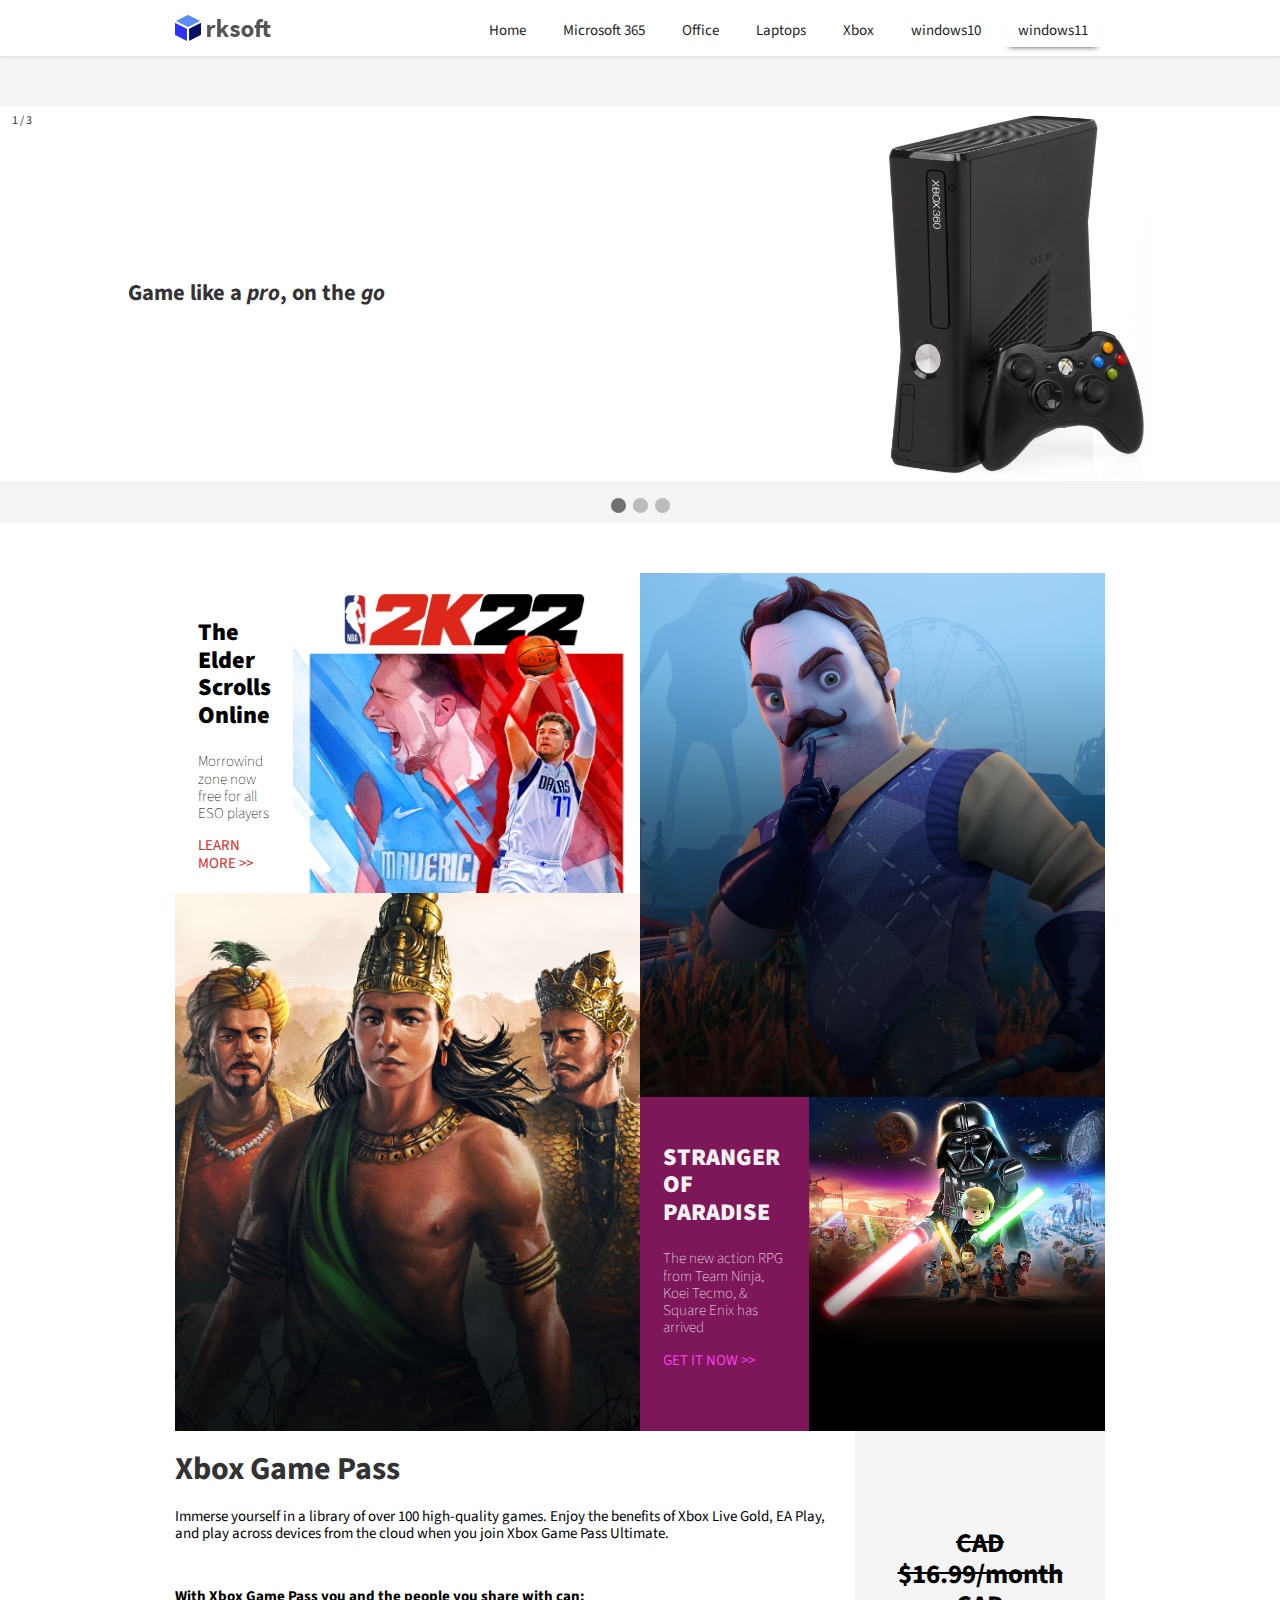
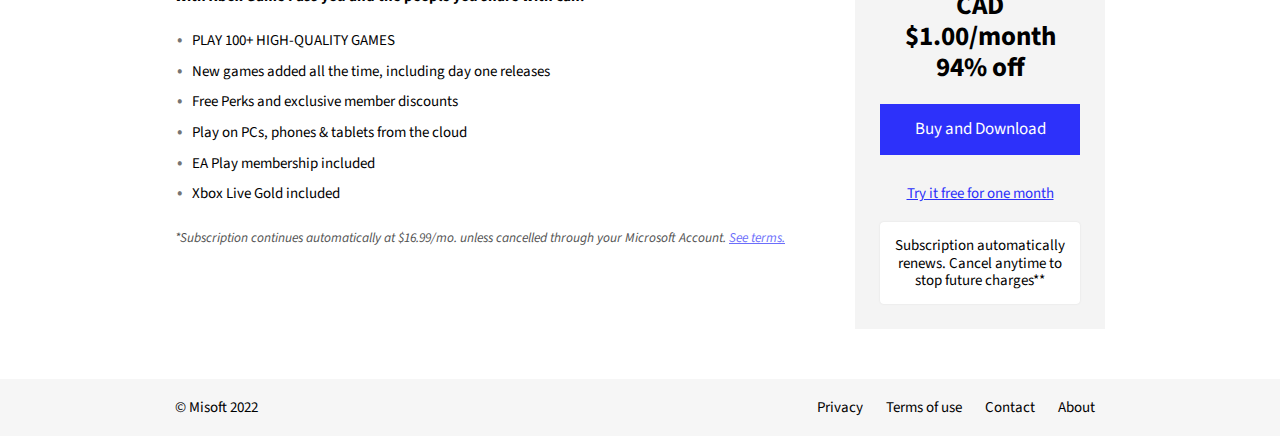
==== windows11.html @ de62b7c5 "first commit" ====
<!DOCTYPE html>

<head>
  <meta charset="utf-8">
  <title>Typography</title>
  <!-- Prevent smartphones from scaling pages down -->
  <meta name="viewport"
    content="width=device-width, initial-scale=1">
  <meta name="Keywords"
    content="laptops, xbox, software, office" />
  <meta name="Description"
    content="Software and hardware website" />
  <!-- Normalize.css makes browsers render all elements more consistently and in line with modern standards. -->
  <link rel="stylesheet"
    type="text/css"
    href="css/normalize.css">
  <link rel="stylesheet"
    type="text/css"
    href="css/page.css">
  <link rel="stylesheet"
    type="text/css"
    href="css/xbox.css">
  <link rel="stylesheet"
    type="text/css"
    href="css/xbox-carousel.css">
  <link rel="stylesheet"
    type="text/css"
    href="css/xbox-gallery.css">
  <!--[if lt IE 9]>
    <script src="http://html5shim.googlecode.com/svn/trunk/html5.js"></script>
  <![endif]-->
</head>

<body>


  <header>
    <div class="container hd-container">
      <div class="logo-block">
        <img alt="logo"
          src="img/logo.png">
      </div>
      <nav id="mySidebar"
        class="right-menu sidebar width-sidebar">
        <ul>
          <li class="nav-item"><a href="javacript:void(0)"
              class="closebtn"
              onclick="closeNav()">X</a></li>
          <li class="nav-item"><a href="index.html">Home</a></li>
          <li class="nav-item"><a href="microsoft365.html">Microsoft 365</a></li>
          <li class="nav-item"><a href="office.html">Office</a></li>
          <li class="nav-item"><a href="laptops.html">Laptops</a></li>
                  <li class="nav-item"><a href="xbox.html">Xbox</a></li>
          <li class="nav-item"><a href="windows10.html">windows10</a></li>
          <li class="nav-item"><a href="windows11.html">windows11</a></li>


        </ul>
      </nav>
      <div id="main">
        <button class="openbtn"
          onclick="openNav()"><img src="icons/menu.png"
            width="30px"></button>
      </div>
    </div>
  </header>

  <section class="banner">
    <div class="slideshow-container">

      <div class="mySlides carousel-1-color">
        <div class="numbertext">1 / 3</div>
        <div class="carousel-grid-container">
          <div class="carousel-grid-item-1">
            <h2>Game like a <i>pro</i>, on the <i>go</i>
            </h2>
          </div>
          <div class="carousel-grid-item-2 rgt-book">
            <picture>
              <img src="img/xbox/carousel1/Wallpaper_for_Laptop_Background_70_images_m68lhm_c_scale,w_2040.jpg"
                alt="">
            </picture>
          </div>
        </div>
      </div>

      <div class="mySlides carousel-2-color">
        <div class="numbertext">2 / 3</div>
        <div class="carousel-grid-container">
          <div class="carousel-grid-item-1">
            <h2>Engage in a virtual space that appears <i>realistic</i>
            </h2>
          </div>
          <div class="rgt-book carousel-grid-item-2">
            <picture>
              <img src="img/xbox/carousel2/oculus-model_z1umx3_c_scale,w_1600.jpg"
                alt="">
            </picture>
          </div>
        </div>
      </div>

      <div class="mySlides carousel-3-color">
        <div class="numbertext">3 / 3</div>
        <div class="carousel-grid-container">
          <div class="carousel-grid-item-1">
            <h2>Rule the gaming world
            </h2>
          </div>
          <div class="rgt-book carousel-grid-item-2">
            <picture>
              <source media="(max-width: 481px)"
                srcset="
img/xbox/carousel3/chris-taljaard-S__3xvlGDe8-unsplash_iz3p6r_c_scale,w_2040_cropped_mobile.jpg 2040w">
              <source media="(max-width: 960px)"
                srcset="
img/xbox/carousel3/chris-taljaard-S__3xvlGDe8-unsplash_iz3p6r_c_scale,w_2040_cropped_mobile.jpg 2040w">
              <img srcset="
img/xbox/carousel3/chris-taljaard-S__3xvlGDe8-unsplash_iz3p6r_c_scale,w_2040.jpg 2040w"
                src="img/xbox/carousel3/chris-taljaard-S__3xvlGDe8-unsplash_iz3p6r_c_scale,w_2040.jpg"
                alt="">
            </picture>
          </div>
        </div>
      </div>

      <br>
      <div style="text-align:center">
        <span class="dot"></span>
        <span class="dot"></span>
        <span class="dot"></span>
      </div>
    </div>
  </section>


  <main class="main-section">

    <div class="container">
      <!-- Photo Grid -->
      <div class="myGallery">

        <div class="item item1">
          <div class="item1-text">
            <p class="item-heading">The Elder Scrolls Online
            </p>
            <p class="item-text">Morrowind zone now free for all ESO players</p>
            <a href="#"
              class="item1-link">LEARN MORE >></a>
          </div>
          <div class="overflow-hidden">
            <picture>
              <source media="(min-width: 800px)"
                srcset="img/xbox/flex-gal/apps.13845.13528939670494828.9f1c9646-ec16-415c-89c6-43719916ff4f.jpg">
              <source media="(min-width: 0)"
                srcset="img/xbox/flex-gal/apps.13845.13528939670494828.9f1c9646-ec16-415c-89c6-43719916ff4f_cropped_mobile.jpg">
              <img src="img/xbox/flex-gal/apps.13845.13528939670494828.9f1c9646-ec16-415c-89c6-43719916ff4f.jpg"
                alt="">
            </picture>
          </div>
        </div>
        <div class="item item2">
          <img src="img/xbox/flex-gal/44a664cc-41f7-460b-9597-0257f60d254b.jpg" />
          <span class="caption">
            <p class="item-heading">Hello Neighbor 2</p>
            <p class="item-text">Pre-order and get exclusive Beta access!</p>
            <a href="#"
              class="item2-link">LEARN MORE >></a>
          </span>
        </div>
        <div class="item item3">
          <img src="img/xbox/flex-gal/bfa9991e-e6fc-48a4-8cad-3b2e196d655e.jpg" />
          <span class="caption">
            <p class="item-heading">Age of Empires II: Definitive Edition</p>
            <p class="item-text">Get the all-new Dynasties of India expansion</p>
            <a href="#"
              class="item3-link">PRE-ORDER NOW >></a>
          </span>
        </div>

        <div class="item item4">
          <div class="item4-text">
            <p class="item-heading">STRANGER OF PARADISE
            </p>
            <p class="item-text">The new action RPG from Team Ninja, Koei Tecmo, & Square Enix has arrived</p>
            <a href="#"
              class="item4-link">GET IT NOW >></a>
          </div>
          <div class="overflow-hidden">
            <picture>
              <source media="(min-width: 800px)"
                srcset="img/xbox/flex-gal/6459f081-78e5-495c-8104-eec9a29b5d13.jpg">
              <source media="(min-width: 0)"
                srcset="img/xbox/flex-gal/6459f081-78e5-495c-8104-eec9a29b5d13_cropped_mobile.jpg">
              <img src="img/xbox/flex-gal/6459f081-78e5-495c-8104-eec9a29b5d13.jpg"
                alt="">
            </picture>
          </div>
        </div>
      </div>

      <div class="sec-block">

        <div class="sc-lf-block">
          <h2 class="title">Xbox Game Pass</h2>
          <p>Immerse yourself in a library of over 100 high-quality games. Enjoy the benefits of Xbox Live Gold, EA
            Play, and play across devices from the cloud when you join Xbox Game Pass Ultimate.</p>
          <strong>With Xbox Game Pass you and the people you share with can:</strong>
          <ul>
            <li>PLAY 100+ HIGH-QUALITY GAMES</li>
            <li>New games added all the time, including day one releases</li>
            <li>Free Perks and exclusive member discounts</li>
            <li>Play on PCs, phones & tablets from the cloud</li>
            <li>EA Play membership included</li>
            <li>Xbox Live Gold included</li>

          </ul>
          <i>*Subscription continues automatically at $16.99/mo. unless cancelled through your Microsoft Account. <a
              href="">See terms.</a></i>
        </div>
        <aside class="sc-right-block">
          <strong><strike>CAD $16.99/month</strike> CAD $1.00/month
            94% off</strong>
          <a class="dn-btn"
            href="#">Buy and Download</a>
          <a class="nm-link"
            href="#">Try it free for one month</a>
          <span class="note-info">Subscription automatically renews. Cancel anytime to stop future charges**</span>

        </aside>
      </div>

    </div>
  </main>


  <footer>
    <div class="container">
      <div class="footer-block">
        <div class="left-footer"><span>© Misoft 2022</span></div>
        <div class="right-footer">
          <a href="#">Privacy</a>
          <a href="#">Terms of use</a>
          <a href="#">Contact</a>
          <a href="#">About</a>
        </div>
      </div>
    </div>

  </footer>

  <!-- scripts -->
  <script src="js/navActive.js"></script>
  <script src="js/carouselSlideshow.js"></script>
  <script src="js/navResponsive.js"></script>
</body>

</html>
---- css/page.css ----
/*Google Fonts*/
@import url("https://fonts.googleapis.com/css2?family=Source+Sans+Pro:wght@400;700&display=swap");

html {
  line-height: 1.15; /* 1 */
  -webkit-text-size-adjust: 100%; /* 2 */
}
a {
  background-color: transparent;
}
img {
  border-style: none;
}

/* img {
  max-width: 100%;
} */
* {
  box-sizing: border-box;
}
/*clamp(min, preffered value, max)*/
nav ul {
  margin: 0px;
  padding: 0px;
  list-style: none;
}
a {
  color: #2d31fa;
}
body {
  margin: 0px;
  padding: 0px;
  background: #f4f4f4;
  font-family: "Source Sans Pro", sans-serif;
  font-size: clamp(13px, 1.6vw, 15px);
  background: #fff;
  width: 100%;
}

h2 {
  margin: 0px;
}
h3 {
  font-size: clamp(18px, 2.8vw, 20px);
  margin: 0px;
}

.title {
  font-size: clamp(22px, 2.8vw, 32px);
  color: #323232;
  margin: 20px 0px;
}

header {
  background: #fff;
  padding: 15px 0px;
  box-shadow: 0px 2px 2px 0px #afafaf36;
  position: relative;
}
.container {
  display: grid;
  margin: 0px auto;
}
.hd-container {
  grid-template-columns: 200px 2fr auto;
  align-items: center;
}
.right-menu {
  text-align: right;
  padding-top: 6px;
}
nav ul {
  margin: 0px;
  padding: 0px;
  list-style: none;
}
.right-menu ul li {
  display: inline-block;
  padding: 0px 2px;
}

.right-menu ul li a {
  padding: 6px 15px;
  text-decoration: none;
  color: #1f1f1f;
}

.banner .container {
  grid-template-columns: 30% 70%;
}
.rgt-book {
  text-align: right;
}

.banner {
  background: #f4f4f4;
  padding: 50px 0px 5px;
}
.lf-txt {
  padding-top: 16vh;
}

.lf-txt strong {
  display: block;
}
.lf-txt h2 {
  font-weight: normal;
  font-size: clamp(22px, 2.8vw, 32px);
}

.main-section {
  padding: 50px 0;
}
.sec-block {
  display: grid;
  grid-template-columns: 75% 25%;
  column-gap: 20px;
  grid-auto-flow: column;
}

.sc-lf-block strong {
  display: block;
  padding: 30px 0px 10px;
}
.sc-lf-block ul {
  list-style: none;
  padding-left: 20px;
}

.sc-lf-block li {
  padding-bottom: 10px;
}
.sc-lf-block li::before {
  content: "•";
  color: #747474;
  display: inline-block;
  width: 15px;
  font-size: 18px;
  margin-left: -1em;
}
.sc-lf-block i {
  font-size: 90%;
  opacity: 0.7;
}

.sc-right-block {
  background: #f4f4f4;
  padding: 25px;
  text-align: center;
}

.sc-right-block strong {
  display: block;
  font-size: clamp(20px, 2.8vw, 27px);
  padding-top: 8vh;
}
.sc-right-block .dn-btn {
  display: block;
  background: #2d31fa;
  padding: 16px 12px;
  color: #fff;
  font-size: 17px;
  text-decoration: none;
  margin: 20px 0;
  -moz-transition: all 0.2s ease-in;
  -o-transition: all 0.2s ease-in;
  -webkit-transition: all 0.2s ease-in;
  transition: all 0.2s ease-in;
}
.dn-btn:hover {
  background: #484cff;
  border-radius: 9px;
}
.nm-link {
  display: block;
  padding: 10px 0 20px;
  -moz-transition: all 0.2s ease-in;
  -o-transition: all 0.2s ease-in;
  -webkit-transition: all 0.2s ease-in;
  transition: all 0.2s ease-in;
}
.nm-link:hover {
  color: #000271;
}
.note-info {
  background: #fff;
  padding: 15px 10px;
  border-radius: 4px;
  display: block;
  box-shadow: 0px 0px 2px 0px #ddd;
}

.third-block {
  margin: 120px 0px;
}
.hd-bar h2 {
  font-size: clamp(22px, 2.8vw, 32px);
}
.hd-bar {
  text-align: center;
  padding: 20px 0px 50px;
}
.ky-benifits {
  display: grid;
  column-gap: 15px;
  grid-auto-columns: 1fr;
  grid-auto-flow: column;
}
.gr-card {
  background: #f4f4f4;
  text-align: center;
  padding: 30px 20px 20px;
}
.gr-img {
  transition: 0.5s;
  padding-bottom: 10px;
}
.gr-card:hover .gr-img {
  transform: translateY(-10px);
}

.ser-block {
  display: grid;
  grid-template-columns: repeat(auto-fill, 50%);
}
.ser-block .card {
  display: grid;
  grid-auto-flow: column;
  grid-template-columns: 100px 1fr;
  padding: 25px 10px;
}
.imageblock {
  text-align: center;
  padding-top: 16px;
}
.ser-block h3 {
  margin: 0px;
}
.fourth-block {
  padding-bottom: 60px;
}

.str-block {
  display: grid;
  column-gap: 30px;
  grid-auto-columns: 1fr;
  grid-auto-flow: column;
}
.border-card {
  transition: box-shadow 0.4s;
  text-align: center;
  border-radius: 10px;
  border: 1px solid #ccc;
}
.br-img {
  background: #f3f3f3;
  padding: 40px 0px;
  text-align: center;
}
.border-card:hover {
  box-shadow: 0 0 11px rgba(000, 000, 000, 0.2);
}

.border-card h3 {
  padding: 25px 10px 0px;
}
.border-card p {
  padding: 10px;
  margin: 0px;
}
.border-card a {
  display: inline-block;
  padding: 30px;
}

footer {
  background: #f6f6f6;
  padding: 20px 0px;
}
.footer-block {
  display: grid;
  grid-auto-columns: 1fr;
  grid-auto-flow: column;
}
.left-footer {
  text-align: left;
}
.right-footer {
  text-align: right;
}
.right-footer a {
  padding: 0px 10px;
  text-decoration: none;
  color: #000;
}

/* cart */
.page-heading {
  padding-bottom: 30px;
}
.pro-container {
  display: grid;
  grid-auto-flow: column;
  grid-template-columns: 1fr 300px;
  gap: 20px;
}

.product-block {
  display: grid;
  grid-auto-flow: column;
  grid-template-columns: 100px 1fr 100px;
  gap: 20px;
}

.pr-info .note {
  color: #832424;
  font-weight: 600;
}

.pr-price {
  display: flex;
  flex-direction: column;
  text-align: center;
  padding-top: 15px;
}

.pr-price span {
  border: 1px solid #ccc;
  width: 41px;
  text-align: center;
  margin: 0px auto;
  padding: 7px;
  font-weight: bold;
}
.pr-price strong {
  padding-top: 11px;
  font-size: 17px;
}
.pro-container aside {
  padding: 20px;
  background: #f4f4f4;
}
.smry-block h2 {
  font-size: 20px;
  padding-bottom: 20px;
}
.itemlist {
  justify-content: space-between;
  display: flex;
  padding: 20px 0px;
  border-bottom: 1px solid #d7d7d7;
}

.smry-block button {
  background: #2d31fa;
  width: 100%;
  border: 0px;
  padding: 14px;
  color: #fff;
  font-size: 20px;
  margin-top: 20px;
  border-radius: 6px;
}

/* desktop */

@media only screen and (min-width: 961px) {
  .container {
    width: 960px;
    padding: 0px 15px;
  }
  .sec-block {
    grid-template-columns: 1fr 250px;
  }
}

@media only screen and (min-width: 1366px) {
  .container {
    width: 1170px;
  }
}

/* tablet */
@media only screen and (min-width: 481px) and (max-width: 960px) {
  .container {
    width: 100%;
    padding: 0px 15px;
  }
  .sec-block {
    grid-template-columns: 1fr 250px;
    grid-row-gap: 40px;
  }

  .pro-container {
    grid-template-columns: 1fr 240px;
  }
}

/* mobile */

@media only screen and (max-width: 768px) {
  .container {
    width: 100%;
    padding: 0px 15px;
  }
  .main-section {
    padding: 20px 0px;
  }

  .pro-container {
    grid-template-columns: repeat(1, 1fr);
    grid-auto-flow: row;
  }
  .product-block {
    grid-template-columns: 50px 1fr 80px;
    gap: 15px;
  }
  .product-block {
    padding-bottom: 20px;
  }
  .third-block {
    margin: 35px 0px;
  }
  .ky-benifits {
    display: grid;
    grid-template-columns: repeat(2, 1fr);
    gap: 20px;
    grid-auto-flow: row;
  }

  .sec-block {
    grid-template-columns: 100%;
    grid-auto-flow: row;
    gap: 30px;
  }

  .ser-block {
    grid-template-columns: repeat(1, 1fr);
  }

  .str-block {
    grid-template-columns: repeat(1, 1fr);
    grid-auto-flow: row;
    gap: 20px;
  }

  .fourth-block {
    padding-bottom: 20px;
  }

  .footer-block {
    grid-template-columns: repeat(1, 1fr);
    grid-auto-flow: row;
    gap: 20px;
  }
  .left-footer,
  .right-footer {
    text-align: center;
  }
}

@media only screen and (max-width: 480px) {
  .container {
    width: 100%;
    padding: 0px 15px;
  }
  .hd-container {
    grid-template-columns: 100px 2fr;
  }
  .ky-benifits {
    grid-template-columns: repeat(1, 1fr);
  }
  .lf-txt {
    padding-top: 10px;
    text-align: center;
    padding-bottom: 40px;
  }
  .rgt-book {
    text-align: center;
  }
  /* .rgt-book img {
    width: 60%;
  } */
  .banner .container {
    grid-template-columns: 1fr;
  }
}

/* ********************************************************** */

.active-nav {
  box-shadow: 0 5px 6px -6px black;
}

.nav-item {
  transition: transform 0.5s;
}

.nav-item:hover {
  transform: translateY(-2px);
}

/* ***************************************************** */

/* *********************************************RESPONSIVE NAVBAR */
#main {
  display: none;
}
.sidebar .closebtn {
  display: none;
}

.width-sidebar {
  width: auto;
}

@media only screen and (max-width: 768px) {
  .width-sidebar {
    width: 0;
  }

  .width-150px {
    width: 150px;
  }

  .ml-150px {
    margin-left: 150px;
  }

  #main {
    display: block;
  }

  .sidebar {
    height: 100%;
    /* width: 0; */
    position: fixed;
    z-index: 1;
    top: 0;
    left: 0;
    background-color: #f4f4f4;
    overflow-x: hidden;
    transition: 0.5s;
    padding-top: 60px;
  }

  .sidebar a {
    padding: 8px 8px 8px 32px;
    text-decoration: none;
    font-size: 1.2em;
    color: #818181;
    display: block;
    transition: 0.3s;
  }

  .sidebar .closebtn {
    display: block;
    top: 0;
    right: 25px;
    font-size: 25px;
    margin-left: 50px;
  }

  .openbtn {
    cursor: pointer;
    color: white;
  }

  #main {
    transition: margin-left 0.5s;
    text-align: end;
  }

  .right-menu ul li {
    display: block;
  }

  .nav-item:first-child {
    position: relative;
    top: -55px;
  }
}

/* *******************************************RESPONSIVE NAVBAR END */
---- css/xbox.css ----
/*
Meets the following WCAG 2.1 success criteria:
Contrast (Minimum) Level AA
Non-text Content Level A
Text Spacing Level AA
Content on Hover or Focus Level AA
*/

* {
  box-sizing: border-box;
}

.overflow-hidden {
  overflow: hidden;
}

.width-100 {
  width: 100%;
}

/* ****************LAPTOPS FIFLTH BLOCK STYLES  */

.my-str-block {
  display: grid;
  grid-template-columns: repeat(auto-fill, minmax(315px, 320px));
  grid-template-rows: repeat(auto-fill, 400px);
  grid-auto-flow: dense;
  gap: 20px;
  justify-content: center;
}

@media only screen and (max-width: 768px) {
  .my-str-block {
    /* margin: auto 20vh; */
    display: grid;
    grid-template-columns: repeat(auto-fill, minmax(265px, 256px));
    grid-template-rows: repeat(2, 400px);
    grid-auto-flow: dense;
    gap: 20px;
    justify-content: center;
  }
}

.carousel-1-color {
  color: #000000;
  background-color: #ffffff;
}

.carousel-2-color {
  color: #000000;
  background-color: #fefefe;
}

.carousel-3-color {
  color: #000000;
  background-color: #ffe400;
}
---- css/xbox-carousel.css ----
/* ********************* CAROUSEL STYLES */

.mySlides {
  display: none;
}
img {
  vertical-align: middle;
}

.mySlides .heading-size {
  font-size: clamp(15px, 4vmin, 60px);
  /* font-size: 60px; */
}

/* Slideshow container */
.slideshow-container {
  position: relative;
  margin: auto;
}

/* Caption text */
.text {
  color: #f2f2f2;
  font-size: 15px;
  padding: 8px 12px;
  position: absolute;
  bottom: 8px;
  width: 100%;
  text-align: center;
}

/* Number text (1/3 etc) */
.numbertext {
  font-size: 12px;
  padding: 8px 12px;
  position: absolute;
  top: 0;
}

/* The dots/bullets/indicators */
.dot {
  height: 15px;
  width: 15px;
  margin: 0 2px;
  background-color: #bbb;
  border-radius: 50%;
  display: inline-block;
  transition: background-color 0.6s ease;
}

.active {
  background-color: #717171;
}

.carousel-grid-container {
  margin: 0px 10%;
  display: grid;
  grid-template-columns: 30% 70%;
  align-items: center;
  min-height: 25em;
}

.rgt-book img {
  max-height: 25em;
}

.carousel-grid-item-1 {
  grid-column: 1 / 2;
}

.carousel-grid-item-2 {
  grid-column: 2 / 3;
}

.carousel-1-color {
  color: #343233;
  background-color: #ffffff;
}

.carousel-2-color {
  color: #4a4a4c;
  background-color: #fefefe;
}

.carousel-3-color {
  color: #18272a;
  background-color: #fddf05;
}

/* tablet */
@media only screen and (min-width: 481px) and (max-width: 960px) {
  .carousel-grid-container {
    min-height: 15em;
  }
  .rgt-book img {
    max-height: 15em;
  }
}

/* mobile */
@media only screen and (max-width: 480px) {
  .carousel-grid-container {
    margin: 0px 10%;
    display: grid;
    grid-template-columns: auto;
    grid-template-rows: auto auto;
    align-items: center;
    min-height: 20em;
    text-align: center;
  }
  .carousel-grid-container {
    min-height: 85vw;
  }
  .rgt-book img {
    max-height: 50vw;
  }

  .carousel-grid-item-1 {
    grid-row: 1 / 2;
    grid-column: auto;
  }

  .carousel-grid-item-2 {
    grid-row: 2 / 3;
    grid-column: auto;
  }
}

/* ******************** CAROUSEL STYLES END */
---- css/xbox-gallery.css ----
/* ******************** GRID XBOX PAGE GALLERY STYLES */

.myGallery {
  display: grid;
  grid-gap: 0;
  grid-template-columns: repeat(4, 1fr);
  grid-template-rows: repeat(auto-fit, minmax(auto, 320px));
  grid-auto-flow: dense;
  align-items: inherit;
}

.myGallery .item1 {
  grid-column: span 2;
  /* grid-row: 1 / 3; */
}

.myGallery .item2 {
  grid-column: span 2;
  grid-row: span 2;
  overflow: hidden;
}

.myGallery .item3 {
  grid-column: span 2;
  grid-row: span 2;
  overflow: hidden;
}

.myGallery .item4 {
  grid-column: span 2;
}

.myGallery img {
  width: 100%;
  object-fit: cover;
}

.myGallery .item {
  display: flex;
}

/* tablet */
@media only screen and (max-width: 768px) {
  .myGallery {
    grid-template-columns: repeat(2, 1fr);
    grid-template-rows: repeat(3, minmax(50vw, 59vw));
  }
  .myGallery .item2 {
    grid-column: span 1;
    grid-row: span 1;
    overflow: hidden;
  }
  .myGallery .item3 {
    grid-column: span 1;
    grid-row: span 1;
    overflow: hidden;
  }
}

/* mobile */
@media only screen and (max-width: 481px) {
  .myGallery {
    grid-template-columns: repeat(2, 1fr);
    grid-template-rows: repeat(3, minmax(50vw, 95vw));
  }
  .myGallery .item1 {
    grid-column: span 2;
    /* grid-row: 1 / 3; */
  }
  .myGallery .item2 {
    grid-column: span 1;
    grid-row: span 1;
    overflow: hidden;
  }
  .myGallery .item3 {
    grid-column: span 1;
    grid-row: span 1;
    overflow: hidden;
  }
  .myGallery .item4 {
    grid-column: span 2;
  }
  .item1 img {
    width: 110%;
  }
}

/* for hover transition for caption */
.myGallery .item {
  position: relative;
}

.myGallery .item1-text {
  /* grid-column: 1 / 2;
  grid-row: 1 / 2; */
  padding: 1.5em;
  background-color: #fff;
  color: #000000;
}

.item1-link {
  text-decoration: none;
  box-shadow: inset 0 0 0 0 #dc281a;
  color: #dc281a;
  margin: 0 -0.25rem;
  padding: 0 0.25rem;
  transition: color 0.3s ease-in-out, box-shadow 0.3s ease-in-out;
}

.item1-link:hover {
  box-shadow: inset 120px 0 0 0 #dc281a;
  color: white;
}

.item2-link {
  text-decoration: none;
  box-shadow: inset 0 0 0 0 #3f74a6;
  color: #2b5175;
  margin: 0 -0.25rem;
  padding: 0 0.25rem;
  transition: color 0.3s ease-in-out, box-shadow 0.3s ease-in-out;
}

.item2-link:hover {
  box-shadow: inset 110px 0 0 0 #2b5175;
  color: white;
}

.item3-link {
  text-decoration: none;
  box-shadow: inset 0 0 0 0 #c99a2f;
  color: #c99a2f;
  margin: 0 -0.25rem;
  padding: 0 0.25rem;
  transition: color 0.3s ease-in-out, box-shadow 0.3s ease-in-out;
}

.item3-link:hover {
  box-shadow: inset 180px 0 0 0 #c99a2f;
  color: white;
}

.myGallery .item4-text {
  /* grid-column: 3 / 4;
  grid-row: 3 / 4; */
  padding: 1.5em;
  background-color: #7e165a;
  color: #f2f2f2;
}

.item4-link {
  text-decoration: none;
  box-shadow: inset 0 0 0 0 #f740e7;
  color: #f740e7;
  margin: 0 -0.25rem;
  padding: 0 0.25rem;
  transition: color 0.3s ease-in-out, box-shadow 0.3s ease-in-out;
}

.item4-link:hover {
  box-shadow: inset 100px 0 0 0 #f740e7;
  color: white;
}

p.item-heading {
  font-weight: 1000;
  font-size: clamp(19px, 2.5vw, 24px);
}

p.item-text {
  /* padding: 0 1.5em; */
  font-weight: 200;
  font-size: clamp(13px, 2vw, 15px);
}

.myGallery .item img {
  vertical-align: middle;
}

.myGallery .caption {
  margin: 0;
  padding: 1em;
  position: absolute;
  z-index: 1;
  bottom: 0;
  left: 0;
  width: 100%;
  max-height: 100%;
  overflow: auto;
  box-sizing: border-box;
  transition: transform 0.5s;
  transform: translateY(100%);
  background: rgba(0, 0, 0, 0.7);
  color: rgb(255, 255, 255);
}

.myGallery .item:hover .caption {
  transform: translateY(0%);
}

/* ****************GRID XBOX PAGE GALLERY STYLES END */
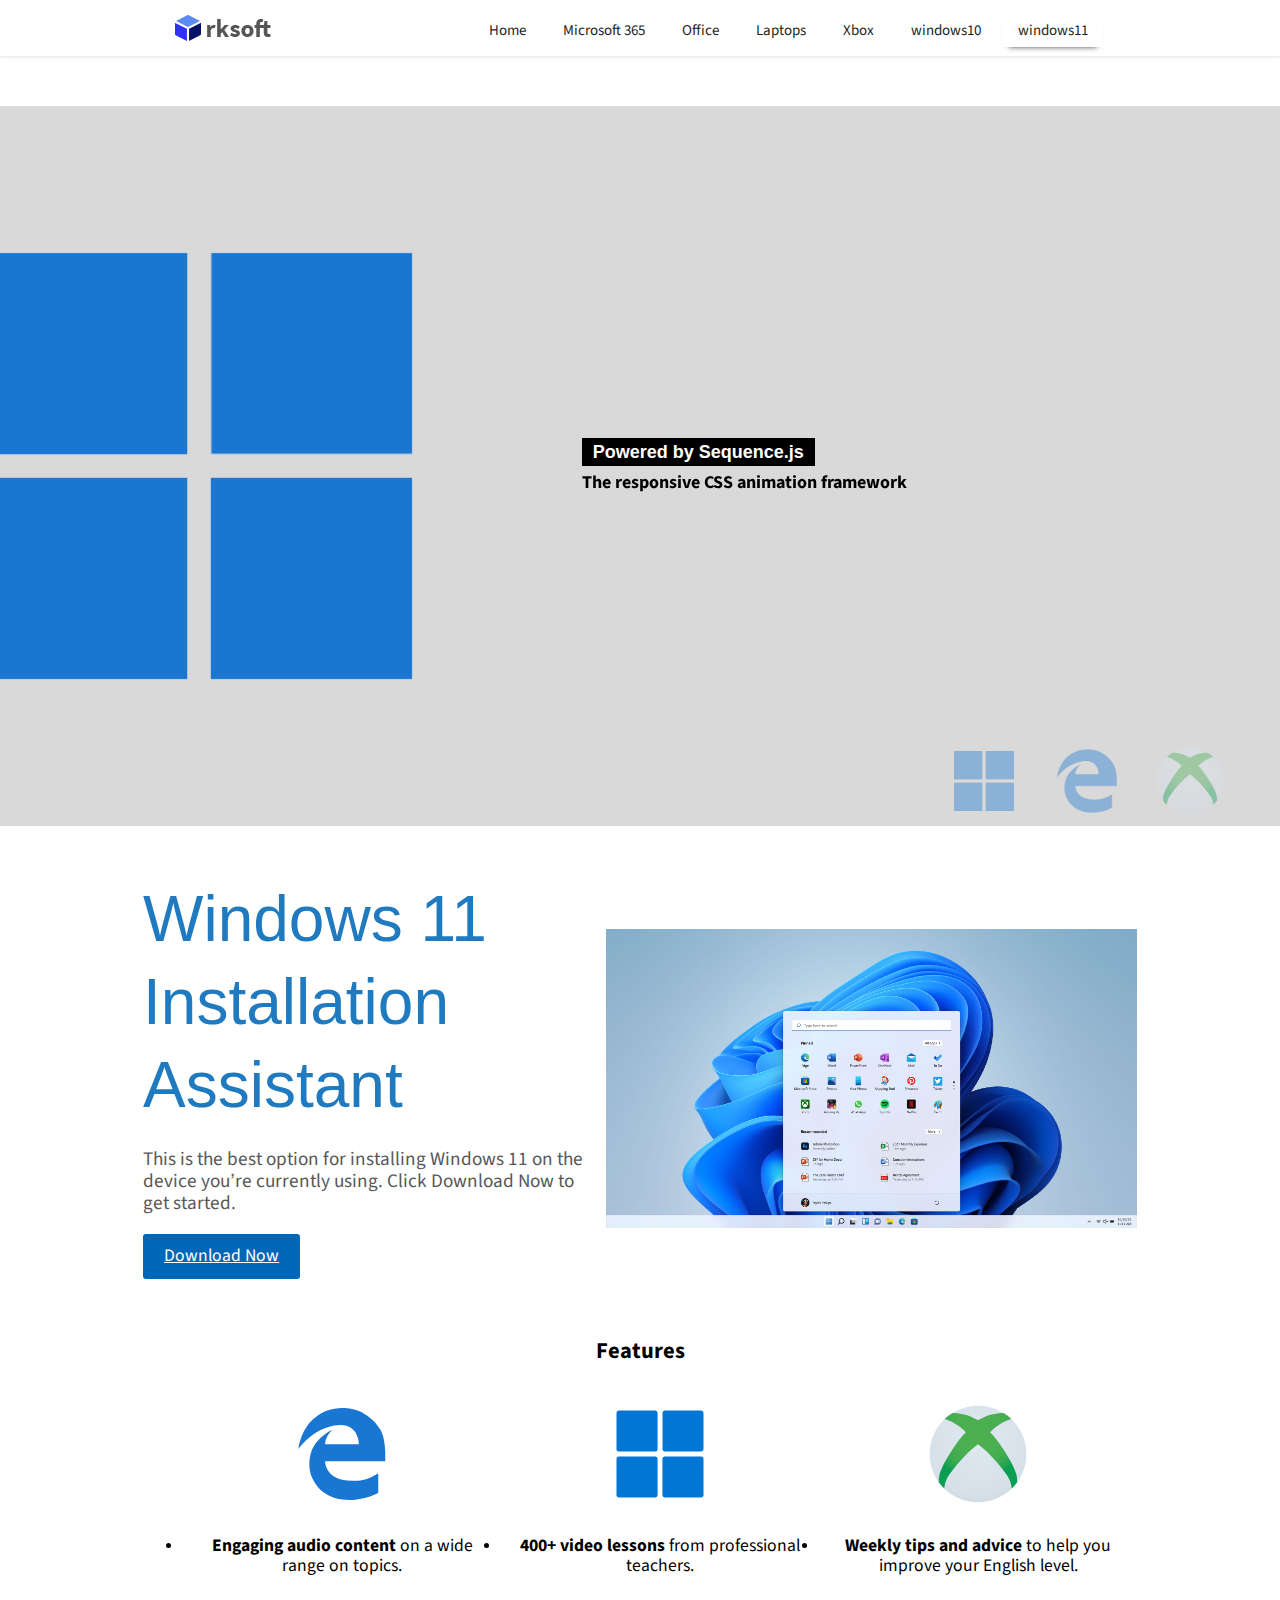
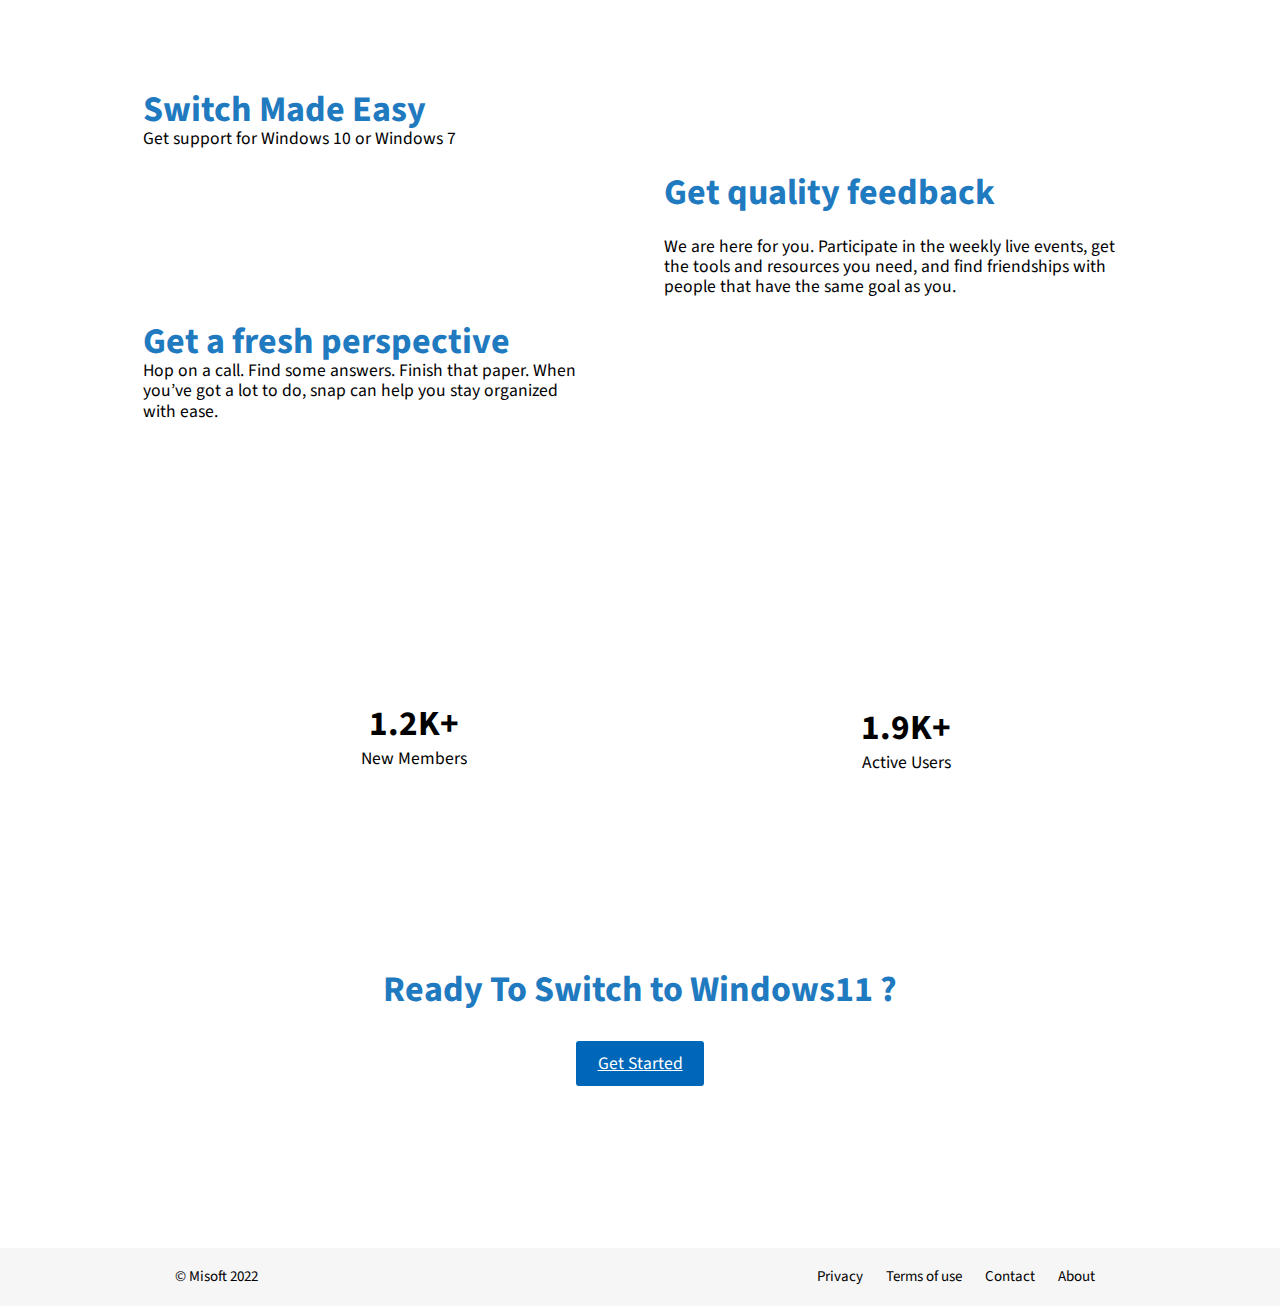
==== commit 12e151e9: "fix: w-11 page added" ====
--- a/windows11.html
+++ b/windows11.html
@@ -4,28 +4,16 @@
   <meta charset="utf-8">
   <title>Typography</title>
   <!-- Prevent smartphones from scaling pages down -->
-  <meta name="viewport"
-    content="width=device-width, initial-scale=1">
-  <meta name="Keywords"
-    content="laptops, xbox, software, office" />
-  <meta name="Description"
-    content="Software and hardware website" />
+  <meta name="viewport" content="width=device-width, initial-scale=1">
+  <meta name="Keywords" content="laptops, xbox, software, office" />
+  <meta name="Description" content="Software and hardware website" />
   <!-- Normalize.css makes browsers render all elements more consistently and in line with modern standards. -->
-  <link rel="stylesheet"
-    type="text/css"
-    href="css/normalize.css">
-  <link rel="stylesheet"
-    type="text/css"
-    href="css/page.css">
-  <link rel="stylesheet"
-    type="text/css"
-    href="css/xbox.css">
-  <link rel="stylesheet"
-    type="text/css"
-    href="css/xbox-carousel.css">
-  <link rel="stylesheet"
-    type="text/css"
-    href="css/xbox-gallery.css">
+  <link rel="stylesheet" type="text/css" href="css/normalize.css">
+  <link rel="stylesheet" type="text/css" href="css/page.css">
+  <link rel="stylesheet" type="text/css" href="css/xbox.css">
+  <link rel="stylesheet" type="text/css" href="css/xbox-carousel.css">
+  <link rel="stylesheet" type="text/css" href="css/xbox-gallery.css">
+  <link rel="stylesheet" type="text/css" href="css/windows11.css">
   <!--[if lt IE 9]>
     <script src="http://html5shim.googlecode.com/svn/trunk/html5.js"></script>
   <![endif]-->
@@ -37,20 +25,16 @@
   <header>
     <div class="container hd-container">
       <div class="logo-block">
-        <img alt="logo"
-          src="img/logo.png">
-      </div>
-      <nav id="mySidebar"
-        class="right-menu sidebar width-sidebar">
+        <img alt="logo" src="img/logo.png">
+      </div>
+      <nav id="mySidebar" class="right-menu sidebar width-sidebar">
         <ul>
-          <li class="nav-item"><a href="javacript:void(0)"
-              class="closebtn"
-              onclick="closeNav()">X</a></li>
+          <li class="nav-item"><a href="javacript:void(0)" class="closebtn" onclick="closeNav()">X</a></li>
           <li class="nav-item"><a href="index.html">Home</a></li>
           <li class="nav-item"><a href="microsoft365.html">Microsoft 365</a></li>
           <li class="nav-item"><a href="office.html">Office</a></li>
           <li class="nav-item"><a href="laptops.html">Laptops</a></li>
-                  <li class="nav-item"><a href="xbox.html">Xbox</a></li>
+          <li class="nav-item"><a href="xbox.html">Xbox</a></li>
           <li class="nav-item"><a href="windows10.html">windows10</a></li>
           <li class="nav-item"><a href="windows11.html">windows11</a></li>
 
@@ -58,179 +42,200 @@
         </ul>
       </nav>
       <div id="main">
-        <button class="openbtn"
-          onclick="openNav()"><img src="icons/menu.png"
-            width="30px"></button>
+        <button class="openbtn" onclick="openNav()"><img src="icons/menu.png" width="30px"></button>
       </div>
     </div>
   </header>
 
-  <section class="banner">
-    <div class="slideshow-container">
-
-      <div class="mySlides carousel-1-color">
-        <div class="numbertext">1 / 3</div>
-        <div class="carousel-grid-container">
-          <div class="carousel-grid-item-1">
-            <h2>Game like a <i>pro</i>, on the <i>go</i>
-            </h2>
-          </div>
-          <div class="carousel-grid-item-2 rgt-book">
-            <picture>
-              <img src="img/xbox/carousel1/Wallpaper_for_Laptop_Background_70_images_m68lhm_c_scale,w_2040.jpg"
-                alt="">
-            </picture>
-          </div>
-        </div>
-      </div>
-
-      <div class="mySlides carousel-2-color">
-        <div class="numbertext">2 / 3</div>
-        <div class="carousel-grid-container">
-          <div class="carousel-grid-item-1">
-            <h2>Engage in a virtual space that appears <i>realistic</i>
-            </h2>
-          </div>
-          <div class="rgt-book carousel-grid-item-2">
-            <picture>
-              <img src="img/xbox/carousel2/oculus-model_z1umx3_c_scale,w_1600.jpg"
-                alt="">
-            </picture>
-          </div>
-        </div>
-      </div>
-
-      <div class="mySlides carousel-3-color">
-        <div class="numbertext">3 / 3</div>
-        <div class="carousel-grid-container">
-          <div class="carousel-grid-item-1">
-            <h2>Rule the gaming world
-            </h2>
-          </div>
-          <div class="rgt-book carousel-grid-item-2">
-            <picture>
-              <source media="(max-width: 481px)"
-                srcset="
-img/xbox/carousel3/chris-taljaard-S__3xvlGDe8-unsplash_iz3p6r_c_scale,w_2040_cropped_mobile.jpg 2040w">
-              <source media="(max-width: 960px)"
-                srcset="
-img/xbox/carousel3/chris-taljaard-S__3xvlGDe8-unsplash_iz3p6r_c_scale,w_2040_cropped_mobile.jpg 2040w">
-              <img srcset="
-img/xbox/carousel3/chris-taljaard-S__3xvlGDe8-unsplash_iz3p6r_c_scale,w_2040.jpg 2040w"
-                src="img/xbox/carousel3/chris-taljaard-S__3xvlGDe8-unsplash_iz3p6r_c_scale,w_2040.jpg"
-                alt="">
-            </picture>
-          </div>
-        </div>
-      </div>
-
-      <br>
-      <div style="text-align:center">
-        <span class="dot"></span>
-        <span class="dot"></span>
-        <span class="dot"></span>
-      </div>
-    </div>
-  </section>
-
-
-  <main class="main-section">
-
-    <div class="container">
-      <!-- Photo Grid -->
-      <div class="myGallery">
-
-        <div class="item item1">
-          <div class="item1-text">
-            <p class="item-heading">The Elder Scrolls Online
-            </p>
-            <p class="item-text">Morrowind zone now free for all ESO players</p>
-            <a href="#"
-              class="item1-link">LEARN MORE >></a>
-          </div>
-          <div class="overflow-hidden">
-            <picture>
-              <source media="(min-width: 800px)"
-                srcset="img/xbox/flex-gal/apps.13845.13528939670494828.9f1c9646-ec16-415c-89c6-43719916ff4f.jpg">
-              <source media="(min-width: 0)"
-                srcset="img/xbox/flex-gal/apps.13845.13528939670494828.9f1c9646-ec16-415c-89c6-43719916ff4f_cropped_mobile.jpg">
-              <img src="img/xbox/flex-gal/apps.13845.13528939670494828.9f1c9646-ec16-415c-89c6-43719916ff4f.jpg"
-                alt="">
-            </picture>
-          </div>
-        </div>
-        <div class="item item2">
-          <img src="img/xbox/flex-gal/44a664cc-41f7-460b-9597-0257f60d254b.jpg" />
-          <span class="caption">
-            <p class="item-heading">Hello Neighbor 2</p>
-            <p class="item-text">Pre-order and get exclusive Beta access!</p>
-            <a href="#"
-              class="item2-link">LEARN MORE >></a>
-          </span>
-        </div>
-        <div class="item item3">
-          <img src="img/xbox/flex-gal/bfa9991e-e6fc-48a4-8cad-3b2e196d655e.jpg" />
-          <span class="caption">
-            <p class="item-heading">Age of Empires II: Definitive Edition</p>
-            <p class="item-text">Get the all-new Dynasties of India expansion</p>
-            <a href="#"
-              class="item3-link">PRE-ORDER NOW >></a>
-          </span>
-        </div>
-
-        <div class="item item4">
-          <div class="item4-text">
-            <p class="item-heading">STRANGER OF PARADISE
-            </p>
-            <p class="item-text">The new action RPG from Team Ninja, Koei Tecmo, & Square Enix has arrived</p>
-            <a href="#"
-              class="item4-link">GET IT NOW >></a>
-          </div>
-          <div class="overflow-hidden">
-            <picture>
-              <source media="(min-width: 800px)"
-                srcset="img/xbox/flex-gal/6459f081-78e5-495c-8104-eec9a29b5d13.jpg">
-              <source media="(min-width: 0)"
-                srcset="img/xbox/flex-gal/6459f081-78e5-495c-8104-eec9a29b5d13_cropped_mobile.jpg">
-              <img src="img/xbox/flex-gal/6459f081-78e5-495c-8104-eec9a29b5d13.jpg"
-                alt="">
-            </picture>
-          </div>
-        </div>
-      </div>
-
-      <div class="sec-block">
-
-        <div class="sc-lf-block">
-          <h2 class="title">Xbox Game Pass</h2>
-          <p>Immerse yourself in a library of over 100 high-quality games. Enjoy the benefits of Xbox Live Gold, EA
-            Play, and play across devices from the cloud when you join Xbox Game Pass Ultimate.</p>
-          <strong>With Xbox Game Pass you and the people you share with can:</strong>
-          <ul>
-            <li>PLAY 100+ HIGH-QUALITY GAMES</li>
-            <li>New games added all the time, including day one releases</li>
-            <li>Free Perks and exclusive member discounts</li>
-            <li>Play on PCs, phones & tablets from the cloud</li>
-            <li>EA Play membership included</li>
-            <li>Xbox Live Gold included</li>
-
-          </ul>
-          <i>*Subscription continues automatically at $16.99/mo. unless cancelled through your Microsoft Account. <a
-              href="">See terms.</a></i>
-        </div>
-        <aside class="sc-right-block">
-          <strong><strike>CAD $16.99/month</strike> CAD $1.00/month
-            94% off</strong>
-          <a class="dn-btn"
-            href="#">Buy and Download</a>
-          <a class="nm-link"
-            href="#">Try it free for one month</a>
-          <span class="note-info">Subscription automatically renews. Cancel anytime to stop future charges**</span>
-
-        </aside>
-      </div>
-
-    </div>
+
+
+
+  <div class="main-section">
+
+
+    <div id="sequence" class="seq">
+
+      <div class="seq-screen">
+        <ul class="seq-canvas">
+          <li class="seq-in">
+            <div class="seq-model">
+              <img data-seq class="main-image" src="./img/w-11/icons8-windows-11-480.png" alt="img" />
+            </div>
+
+            <div class="seq-title">
+              <h2 data-seq>Powered by Sequence.js</h2>
+              <h3 data-seq>The responsive CSS animation framework</h3>
+            </div>
+          </li>
+
+          <li>
+            <div class="seq-model">
+              <img data-seq class="main-image" src="./img/w-11/icons8-microsoft-edge-480.png" alt="img" />
+            </div>
+
+            <div class="seq-title">
+              <h2 data-seq>Create Unique Animated Themes</h2>
+              <h3 data-seq>For sliders, presentations, <br />banners, and other step-based applications</h3>
+            </div>
+          </li>
+
+          <li>
+            <div class="seq-model">
+              <img data-seq class="main-image" src="./img/w-11/icons8-xbox-480.png" alt="img" />
+            </div>
+
+            <div class="seq-title">
+              <h2 data-seq>Rapid Development of Step-Based Applications</h2>
+              <h3 data-seq>All of the JavaScript functionality you need built-in</h3>
+            </div>
+          </li>
+        </ul>
+      </div>
+
+      <fieldset class="seq-nav" aria-controls="sequence" aria-label="Slider buttons">
+        <button type="button" class="seq-prev" aria-label="Previous">Previous</button>
+        <button type="button" class="seq-next" aria-label="Next">Next</button>
+      </fieldset>
+
+      <ul role="navigation" aria-label="Pagination" class="seq-pagination">
+        <li><a href="#step1" rel="step1" title="Go to slide 1"><img class="nav-icon"
+              src="./img/w-11/icons8-windows-11-480.png" /></a>
+        </li>
+        <li><a href="#step2" rel="step2" title="Go to slide 2"><img class="nav-icon"
+              src="./img/w-11/icons8-microsoft-edge-480.png" /></a>
+        </li>
+        <li><a href="#step3" rel="step3" title="Go to slide 3"><img class="nav-icon"
+              src="./img/w-11/icons8-xbox-480.png" /></a>
+        </li>
+      </ul>
+    </div>
+
+
+    <section class="intro">
+      <h1 class="intro__title">
+        Windows 11 Installation Assistant
+      </h1>
+      <p class="intro__subtitle">
+        This is the best option for installing Windows 11 on the device you’re currently using. Click Download Now to
+        get started.
+      </p>
+      <a href="#" class="button">Download Now</a>
+      <img class="intro__illustration" src="./img/w-11/windows-11-start_print.jpg" alt="" />
+    </section>
+    <section id="features" class="features">
+      <h2 class="visuallyhidden">Features</h2>
+      <ul class="features__list">
+        <li>
+          <svg xmlns="http://www.w3.org/2000/svg" viewBox="0 0 48 48" width="116px" height="116px">
+            <path fill="#1976D2"
+              d="M13.3,15.1C8.7,17.9,6,21.9,6,21.9s0.7-8.4,7.3-13.3c2.6-2,6.2-3.6,11-3.6c1.8,0,5.6,0.3,9,2.4s4.8,3.8,6.4,6.3c0.7,1.1,1.2,2.5,1.5,3.8c0.6,2.5,0.7,5.6,0.7,5.6V27H17c0,0-0.1,8.1,11.2,8.1c3.9,0,5.3-0.6,6.6-1c2-0.6,4.2-2.1,4.2-2.1v8c0,0-4.9,3-11.9,3c-2,0-4-0.2-6-0.8c-1.7-0.6-5.4-2-7.8-5.5c-0.9-1.2-1.8-2.9-2.3-4.5c-0.5-1.7-0.5-3.4-0.5-4.3c0-3.5,1.2-6.8,3.3-9.2C16.6,15.6,20,14,20,14s-3,2.8-3,6h14c0,0,0.1-8-7.7-8C20.1,12,16.1,13.4,13.3,15.1z" />
+          </svg>
+          <p><strong>Engaging audio content</strong> on a wide range on topics.</p>
+        </li>
+        <li>
+          <svg xmlns="http://www.w3.org/2000/svg" viewBox="0 0 48 48" width="116px" height="116px">
+            <path fill="#0077d4"
+              d="M7,6h15c0.552,0,1,0.448,1,1v15c0,0.552-0.448,1-1,1H7c-0.552,0-1-0.448-1-1V7	C6,6.448,6.448,6,7,6z" />
+            <path fill="#0077d4"
+              d="M25.042,21.958V7c0-0.552,0.448-1,1-1H41c0.552,0,1,0.448,1,1v14.958	c0,0.552-0.448,1-1,1H26.042C25.489,22.958,25.042,22.511,25.042,21.958z" />
+            <path fill="#0077d4"
+              d="M7,25h15c0.552,0,1,0.448,1,1v15c0,0.552-0.448,1-1,1H7c-0.552,0-1-0.448-1-1V26	C6,25.448,6.448,25,7,25z" />
+            <path fill="#0077d4"
+              d="M25,41V26c0-0.552,0.448-1,1-1h15c0.552,0,1,0.448,1,1v15c0,0.552-0.448,1-1,1H26	C25.448,42,25,41.552,25,41z" />
+          </svg>
+          <p><strong>400+ video lessons</strong> from professional teachers.</p>
+        </li>
+        <li>
+          <svg xmlns="http://www.w3.org/2000/svg" viewBox="0 0 48 48" width="116px" height="116px">
+            <radialGradient id="2Jwv7LuZrao5GsFL~0k11a" cx="24" cy="18.435" r="40.735" gradientUnits="userSpaceOnUse">
+              <stop offset="0" stop-color="#dfe9f2" />
+              <stop offset=".543" stop-color="#d6e0e9" />
+              <stop offset="1" stop-color="#bfc8d1" />
+            </radialGradient>
+            <path fill="url(#2Jwv7LuZrao5GsFL~0k11a)"
+              d="M44,24c0,4.37-1.4,8.41-3.79,11.7c-0.66,0.93-1.41,1.8-2.23,2.59C34.37,41.82,29.44,44,24,44	s-10.37-2.18-13.98-5.71C9.2,37.5,8.45,36.63,7.79,35.7C5.4,32.41,4,28.37,4,24c0-5.69,2.37-10.81,6.18-14.45	c1-0.96,2.1-1.81,3.28-2.54C16.52,5.1,20.13,4,24,4s7.48,1.1,10.54,3.01c1.18,0.73,2.28,1.58,3.28,2.54C41.63,13.19,44,18.31,44,24z" />
+            <radialGradient id="2Jwv7LuZrao5GsFL~0k11b" cx="23.891" cy="14.717" r="19.79"
+              gradientUnits="userSpaceOnUse">
+              <stop offset="0" stop-color="#4caf50" />
+              <stop offset=".489" stop-color="#4aaf50" />
+              <stop offset=".665" stop-color="#43ad50" />
+              <stop offset=".79" stop-color="#38aa50" />
+              <stop offset=".892" stop-color="#27a550" />
+              <stop offset=".978" stop-color="#11a050" />
+              <stop offset="1" stop-color="#0a9e50" />
+            </radialGradient>
+            <path fill="url(#2Jwv7LuZrao5GsFL~0k11b)"
+              d="M40.21,35.7c-0.66,0.93-1.41,1.8-2.23,2.59c-0.07-0.61-0.31-2.47-0.98-3.79	c-1.5-3-8-11-13-14.5c-5,3.5-11.5,11.5-13,14.5c-0.67,1.32-0.91,3.18-0.98,3.79C9.2,37.5,8.45,36.63,7.79,35.7	C7.76,35.08,7.8,34.2,8,33c0.74-4.47,8.5-16,11-18c-3.4-3.4-6.8-4.91-8.82-5.45c1-0.96,2.1-1.81,3.28-2.54	C19.15,7.1,22.05,9.03,24,10c1.95-0.97,4.85-2.9,10.54-2.99c1.18,0.73,2.28,1.58,3.28,2.54C35.8,10.09,32.4,11.6,29,15	c2.5,2,10.26,13.53,11,18C40.2,34.2,40.24,35.08,40.21,35.7z" />
+          </svg>
+          <p><strong>Weekly tips and advice</strong> to help you improve your English level.</p>
+        </li>
+      </ul>
+    </section>
+    <section id="how-it-works" class="grow">
+      <h2 class="section__title grow__title">Switch Made Easy</h2>
+      <p>
+        Get support for Windows 10 or Windows 7
+      </p>
+
+
+    </section>
+    <div class="arrow-1"></div>
+    <section class="get-feedback">
+      <h2 class="section__title get-feedback__title">
+        Get quality feedback
+      </h2>
+      <p>
+        We are here for you. Participate in the weekly live events, get the tools and resources you need, and find
+        friendships with people that have the same goal as you.
+      </p>
+      
+    </section>
+    <div class="arrow-2"></div>
+    <section class="learning">
+      <h2 class="section__title learning__title">
+        Get a fresh perspective
+      </h2>
+      <p>
+        Hop on a call. Find some answers. Finish that paper. When you’ve got a lot to do, snap can help you stay organized with ease.
+      </p>
+     
+    </section>
+    <div id="get-started" class="get-started">
+      <ul>
+        <li>
+          <svg width="80" height="56" viewBox="0 0 80 56" fill="none" xmlns="http://www.w3.org/2000/svg"
+            aria-hidden="true">
+            <use xlink:href="#user"></use>
+          </svg>
+          <p><strong class="counter community-members">1.2</strong><strong>K+</strong></p>
+          <p>New Members</p>
+        </li>
+        <li>
+          <svg width="56" height="65" viewBox="0 0 56 65" fill="none" xmlns="http://www.w3.org/2000/svg"
+            aria-hidden="true">
+            <use xlink:href="#article"></use>
+          </svg>
+          <p><strong class="counter number-of-pages">1.9</strong><strong>K+</strong></p>
+          <p>Active Users</p>
+        </li>
+      </ul>
+    </div>
+    <section class="start-learning">
+      <h2 class="section__title">
+        Ready To Switch to Windows11 ?
+      </h2>
+      <a href="#" class="button">Get Started</a>
+
+
+    </section>
+
+  </div>
+
+
+  <script src="https://s3-us-west-2.amazonaws.com/s.cdpn.io/154/imagesloaded.pkgd.min.js"></script>
+  <script src="https://s3-us-west-2.amazonaws.com/s.cdpn.io/154/hammer.min.js"></script>
+  <script src="https://s3-us-west-2.amazonaws.com/s.cdpn.io/154/sequence.min.js"></script>
+
   </main>
 
 
@@ -253,6 +258,7 @@
   <script src="js/navActive.js"></script>
   <script src="js/carouselSlideshow.js"></script>
   <script src="js/navResponsive.js"></script>
+  <script src="js/windows11.js"></script>
 </body>
 
-</html>
+</html>--- a/css/windows11.css
+++ b/css/windows11.css
@@ -0,0 +1,944 @@
+*,
+*:before,
+*:after {
+  box-sizing: border-box;
+}
+
+html {
+  scroll-behavior: smooth;
+  --lightGrey: #fcfcfc;
+  --windowsBlue: #0067b8;
+  --windowsTextBlue: #1f7ac0;
+  --darkGrey: #585858;
+  --darkerGrey: #6d6d6d;
+  --yellow: #ffe75e;
+  --white: #fff;
+  --familyRoboto: "Roboto", sans-serif;
+  --familyRobotoSlab: "Roboto Slab", sans-serif;
+  --bold: bold;
+}
+
+
+
+.seq {
+  /* Uncomment to make the theme full-screen */
+  /* width: 100% !important;
+  max-width: 100% !important;
+  height: 100% !important;
+  max-height: 100% !important; */
+}
+
+.seq {
+  position: relative;
+  background: #d9d9d9
+    url("https://raw.githubusercontent.com/SequenceJS/modern-slide-in/ef79a3005818c71087c6abca2cda48f91ff3eb01/images/bg-sequence.jpg")
+    no-repeat;
+  background-position: 0% 100%;
+  background-size: cover;
+  /* Dimensions */
+  height: 360px;
+  width: 100%;
+  max-width: 1280px;
+  /* Hide anything that goes beyond the boundaries of the Sequence container */
+  overflow: hidden;
+  /* Center the Sequence container on the page */
+  margin: 0 auto;
+  padding: 0;
+}
+
+.seq .seq-preloader {
+  background: #d9d9d9;
+}
+
+.seq .seq-screen,
+.seq .seq-canvas,
+.seq .seq-canvas > * {
+  /* Reset the canvas and steps for more browser consistency */
+  margin: 0;
+  padding: 0;
+  height: 100%;
+  width: 100%;
+  list-style: none;
+}
+
+.seq .seq-canvas > * {
+  position: absolute;
+}
+
+.seq.seq-fallback .seq-canvas {
+  max-width: 1280px;
+}
+
+.seq.seq-fallback .seq-pagination li {
+  position: relative;
+}
+
+.seq.seq-fallback .seq-pagination li img {
+  border: none;
+}
+
+.seq.seq-fallback .seq-pagination li a {
+  display: block;
+  width: 100%;
+  height: 100%;
+}
+
+.seq.seq-fallback .seq-next:focus,
+.seq.seq-fallback .seq-next:hover,
+.seq.seq-fallback .seq-prev:focus,
+.seq.seq-fallback .seq-prev:hover,
+.seq.seq-fallback .seq-pagination li:focus,
+.seq.seq-fallback .seq-pagination li:hover {
+  top: -4px;
+}
+
+.seq .seq-canvas {
+  max-width: 1280px;
+  overflow: hidden;
+  position: relative;
+  display: block;
+  margin: 0 auto;
+}
+
+.seq .seq-nav,
+.seq .seq-pagination {
+  /* Hide navigation when JS is disabled */
+  display: none;
+}
+
+.seq.seq-active .seq-nav {
+  /* Show navigation and pagination if JS is enabled */
+  display: block;
+}
+
+.seq .seq-nav {
+  /* Styles for next/previous buttons and pagination */
+  position: absolute;
+  z-index: 9999;
+  top: 50%;
+  width: 100%;
+  max-width: 1280px;
+  margin: 0 auto;
+  padding: 0;
+  pointer-events: none;
+  border: none;
+}
+
+.seq .seq-next,
+.seq .seq-prev {
+  position: absolute;
+  top: 50%;
+  margin-top: -33px;
+  width: 35px;
+  height: 66px;
+  border: none;
+  cursor: pointer;
+  pointer-events: auto;
+  transition-duration: 0.2s;
+  transform: translate3d(0, 0, 0);
+  /* Image replacement */
+  border: 0;
+  font: 0/0 a;
+  text-shadow: none;
+  color: transparent;
+}
+
+.seq .seq-next {
+  right: 20px;
+  background: url("https://raw.githubusercontent.com/SequenceJS/modern-slide-in/ef79a3005818c71087c6abca2cda48f91ff3eb01/images/bt-next.png");
+}
+
+.seq .seq-next:focus,
+.seq .seq-next:hover {
+  transform: translate3d(4px, 0, 0);
+}
+
+.seq .seq-prev {
+  left: 20px;
+  background: url("https://raw.githubusercontent.com/SequenceJS/modern-slide-in/ef79a3005818c71087c6abca2cda48f91ff3eb01/images/bt-prev.png");
+}
+
+.seq .seq-prev:focus,
+.seq .seq-prev:hover {
+  transform: translate3d(-4px, 0, 0);
+}
+
+.seq .seq-model,
+.seq .seq-title {
+  position: absolute;
+}
+
+.seq .seq-title {
+  bottom: 5%;
+  margin: 0 2.5%;
+  width: 95%;
+}
+
+.seq .seq-model {
+  bottom: 15%;
+  height: 81%;
+  width: 100%;
+  /* Don't allow the image to exceed its original height */
+  max-height: 568px;
+}
+
+.seq .seq-model img {
+  /* Don't allow the image to exceed its original height */
+  max-height: 568px;
+  display: block;
+  height: 100%;
+  width: auto;
+  margin: 0 auto;
+  opacity: 0;
+  transform: translate3d(60px, 0, 0);
+  transition-duration: 0.3s;
+  transition-properties: transform, opacity;
+  transition-timing-function: ease-out !important;
+}
+
+.seq .seq-title br {
+  display: none;
+}
+
+.seq .seq-title h2,
+.seq .seq-title h3 {
+  display: block;
+  width: 98%;
+  vertical-align: middle;
+  text-align: center;
+  margin: 0;
+  opacity: 0;
+  font-size: 16px;
+  transition-duration: 0.3s;
+  transition-properties: opacity;
+}
+
+.seq .seq-title h2 {
+  padding: 0.2em 1%;
+  font-family: "Oxygen", sans-serif;
+  color: white;
+  background: black;
+  float: left;
+}
+
+.seq .seq-title h3 {
+  display: none;
+  clear: left;
+}
+
+.seq .seq-in .seq-model img {
+  transform: translate3d(0, 0, 0);
+  opacity: 1;
+}
+
+.seq .seq-in .seq-title h2,
+.seq .seq-in .seq-title h3 {
+  opacity: 1;
+  transform: translate3d(0, 0, 0);
+}
+
+.seq .seq-out .seq-model img {
+  transform: translate3d(-60px, 0, 0);
+  opacity: 0;
+}
+
+.seq .seq-out .seq-title h2,
+.seq .seq-out .seq-title h3 {
+  transform: translate3d(0, 0, 0);
+}
+
+@media only screen and (min-width: 640px) {
+  .seq {
+    /* Make the container 16:9 but no bigger than 90% of the screen height */
+    position: relative;
+    height: auto;
+    height: 100%;
+    max-height: 90vh;
+    min-height: 360px;
+    /* Move the background radial to the left */
+    background-position: 50% 100%;
+  }
+
+  .seq:before {
+    /* Make an element a certain aspect ratio */
+    display: block;
+    content: "";
+    width: 100%;
+    padding-top: 56.25%;
+  }
+
+  .seq .seq-screen {
+    position: absolute;
+    top: 0;
+    left: 0;
+    right: 0;
+    bottom: 0;
+  }
+
+  .seq .seq-canvas > *:before {
+    /* Vertically align the content using a :before element */
+    content: "";
+    height: 100%;
+    display: inline-block;
+    vertical-align: middle;
+  }
+
+  .seq .seq-model,
+  .seq .seq-title {
+    position: relative;
+    display: inline-block;
+    vertical-align: middle;
+    margin: 0 5% 0 2.5%;
+  }
+
+  .seq .seq-model {
+    top: 0;
+    bottom: 0;
+    width: 25%;
+    margin-left: 12.5%;
+  }
+
+  .seq .seq-model img {
+    float: right;
+    opacity: 0;
+    transform: translate3d(60px, 0, 0);
+    transition-properties: transform, opacity;
+  }
+
+  .seq .seq-title {
+    bottom: 0;
+    width: 40%;
+    margin-right: 12.5%;
+  }
+
+  .seq .seq-title h2,
+  .seq .seq-title h3 {
+    display: inline-block;
+    width: auto;
+    margin: 0;
+    opacity: 0;
+    text-align: left;
+    font-size: 18px;
+    transition-duration: 0.3s;
+    transition-properties: transform, opacity;
+  }
+
+  .seq .seq-title h2 {
+    margin-bottom: 0.4em;
+    padding: 0.2em 0.6em;
+    font-family: "Oxygen", sans-serif;
+    color: white;
+    background: black;
+    transform: translate3d(-120px, 0, 0);
+  }
+
+  .seq .seq-title h3 {
+    display: block;
+    font-family: "Source Sans Pro", sans-serif;
+    transform: translate3d(120px, 0, 0);
+  }
+
+  .seq .seq-in .seq-model img {
+    transform: translate3d(0, 0, 0);
+    opacity: 1;
+  }
+
+  .seq .seq-out .seq-model img {
+    transform: translate3d(-60px, 0, 0);
+  }
+}
+
+@media only screen and (min-width: 768px) {
+  .seq.seq-active .seq-pagination {
+    /* Show navigation and pagination if JS is enabled */
+    display: block;
+  }
+
+  .seq .seq-pagination {
+    pointer-events: none;
+    display: block;
+    position: absolute;
+    left: 0;
+    right: 0;
+    z-index: 10;
+    bottom: 5px;
+    margin: 0 auto;
+    padding: 0 20px;
+    max-width: 1240px;
+    text-align: right;
+  }
+
+  .seq .seq-pagination li {
+    display: inline-block;
+    list-style: none;
+    margin: 0 10px;
+    padding: 0;
+    cursor: pointer;
+  }
+
+  .seq .seq-pagination li img {
+    opacity: 0.4;
+    pointer-events: auto;
+    transform: translate3d(0, 0, 0);
+    transition-duration: 0.2s;
+    transition-properties: transform, opacity;
+  }
+
+  .seq .seq-pagination li.seq-current img {
+    opacity: 1;
+  }
+
+  .seq .seq-pagination li:focus img,
+  .seq .seq-pagination li:hover img {
+    transform: translate3d(0, -4px, 0);
+  }
+}
+
+@media only screen and (min-width: 860px) {
+  .seq .seq-model {
+    margin-left: 10%;
+    width: 27.5%;
+  }
+
+  .seq .seq-title {
+    width: 42.5%;
+    margin-right: 10%;
+  }
+
+  .seq .seq-title br {
+    display: inline-block;
+  }
+}
+
+@media only screen and (min-width: 1020px) {
+  .seq .seq-model {
+    margin-left: 5%;
+    width: 32.5%;
+  }
+
+  .seq .seq-title {
+    width: 47.5%;
+    margin-right: 5%;
+  }
+}
+
+@media only screen and (min-width: 1120px) {
+  .seq .seq-model {
+    margin-left: 0;
+    width: 37.5%;
+  }
+
+  .seq .seq-title {
+    width: 52.5%;
+    margin-right: 0;
+  }
+}
+
+@media (min--moz-device-pixel-ratio: 1.5),
+  (-o-min-device-pixel-ratio: 3 / 2),
+  (-webkit-min-device-pixel-ratio: 1.5),
+  (min-device-pixel-ratio: 1.5),
+  (min-resolution: 144dpi),
+  (min-resolution: 1.5dppx) {
+  .seq {
+    /* Apply Retina (@2x) Images */
+  }
+
+  .seq .seq-next {
+    background: url("https://raw.githubusercontent.com/SequenceJS/modern-slide-in/ef79a3005818c71087c6abca2cda48f91ff3eb01/images/bt-next@2x.png");
+    background-size: 35px 66px;
+  }
+
+  .seq .seq-prev {
+    background: url("https://raw.githubusercontent.com/SequenceJS/modern-slide-in/ef79a3005818c71087c6abca2cda48f91ff3eb01/images/bt-prev@2x.png");
+    background-size: 35px 66px;
+  }
+}
+
+.nav-icon {
+  max-height: 80px;
+  max-width: 80px;
+}
+.main-image {
+  height: 60%;
+  width: 60%;
+  display: block;
+}
+
+.intro {
+    margin-top: 2rem;
+    padding: 0 1em;
+  }
+  
+  .intro__title {
+    margin: 0;
+    font-family: var(--familyRobotoSlab);
+    font-size: 2.4rem;
+    font-weight: normal;
+    line-height: 1.3;
+    color: var(--windowsTextBlue);
+  }
+  
+  .intro__subtitle {
+    margin: 1.2rem 0;
+    font-size: 0.9rem;
+    color: var(--darkGrey);
+  }
+  
+  .button {
+    display: inline-block;
+    padding: 0.7em 1.2em;
+    font-size: 1rem;
+    background-color: var(--windowsBlue);
+    color: var(--white);
+    border-radius: 3px;
+  }
+  
+  .button:hover {
+    background-color: #a5285c;
+  }
+  
+  .intro__illustration {
+    max-width: 100%;
+    margin: 2rem 0;
+  }
+  
+  @media (min-width: 32em) {
+    .intro {
+      margin: 2rem auto 0;
+      display: grid;
+      grid-template-columns: 1fr 1.2fr;
+      grid-gap: 20px;
+      grid-template-areas:
+        ". img"
+        "title img"
+        "subtitle img"
+        "button img"
+        ". img";
+    }
+  
+    .intro__title {
+      grid-area: title;
+      margin: 0;
+    }
+  
+    .intro__subtitle {
+      grid-area: subtitle;
+      margin: 0;
+    }
+  
+    .intro .button {
+      grid-area: button;
+      justify-self: start;
+      align-self: start;
+    }
+  
+    .intro__illustration {
+      grid-area: img;
+      align-self: center;
+    }
+  }
+  
+  @media (min-width: 60em) {
+    .intro {
+      width: 80%;
+    }
+  
+    .intro__title {
+      font-size: 4rem;
+      margin: 0;
+    }
+  
+    .intro__subtitle {
+      font-size: 1.2rem;
+    }
+  
+    .button {
+      font-size: 1.1rem;
+    }
+  }
+  
+  /* Features */
+  .features {
+    padding: 0 1em;
+    margin-top: 2.5rem;
+    text-align: center;
+  }
+  
+  .features__list li {
+    padding: 1rem;
+  }
+  
+  .features p {
+    font-size: 0.9rem;
+  }
+  
+  @media (min-width: 32em) {
+    .features__list {
+      display: flex;
+      justify-content: space-around;
+    }
+  
+    .features__list li {
+      flex-basis: 350px;
+    }
+  }
+  
+  .features__list svg {
+    display: block;
+    margin: auto;
+    max-width: 100%;
+    margin-bottom: 1.5rem;
+  }
+  
+  @media (min-width: 60em) {
+    .features {
+      width: 80%;
+      margin-left: auto;
+      margin-right: auto;
+    }
+  
+    .features p {
+      font-size: 1.1rem;
+    }
+  }
+  
+  .section__title {
+    color: var(--windowsTextBlue);
+    font-weight: var(--bold);
+    font-size: 1.85rem;
+    line-height: 1.1;
+  }
+  
+  @media (min-width: 60em) {
+    .section__title {
+      font-size: 2.25rem;
+    }
+  }
+  
+  /* Grow */
+  .grow {
+    padding: 0 1em;
+    position: relative;
+    margin-top: 2.5rem;
+  }
+  
+  .grow svg {
+    width: 100%;
+  }
+  
+  .grow p {
+    font-size: 0.9rem;
+  }
+  
+  .blob {
+    position: absolute;
+    left: 0;
+    top: 0;
+    z-index: -1;
+  }
+  
+  @media (min-width: 32em) {
+    .grow {
+      margin-top: 5rem;
+      display: grid;
+      grid-template-columns: minmax(200px, 550px) 40%;
+      grid-template-areas:
+        ". img"
+        "title img"
+        "p img"
+        ". img";
+    }
+  
+    .grow__title {
+      grid-area: title;
+    }
+  
+    .grow p {
+      grid-area: p;
+      margin: 0;
+    }
+  
+    .grow > svg:first-of-type {
+      grid-area: img;
+    }
+  
+    .blob {
+      top: -50px;
+    }
+  }
+  
+  @media (min-width: 60em) {
+    .grow {
+      width: 80%;
+      margin-left: auto;
+      margin-right: auto;
+    }
+  
+    .grow p {
+      font-size: 1.1rem;
+    }
+  }
+  
+  /* Feedback */
+  .get-feedback {
+    padding: 0 1em;
+  }
+  .get-feedback p {
+    font-size: 0.9rem;
+  }
+  
+  .get-feedback svg {
+    width: 100%;
+  }
+  
+  @media (min-width: 32em) {
+    .get-feedback {
+      display: grid;
+      grid-gap: 24px;
+      grid-template-columns: 50% minmax(200px, 550px);
+      grid-template-areas:
+        "img ."
+        "img title"
+        "img p"
+        "img .";
+    }
+  
+    .get-feedback__title {
+      grid-area: title;
+      margin-bottom: 0;
+    }
+  
+    .get-feedback svg {
+      grid-area: img;
+    }
+  
+    .get-feedback p {
+      grid-area: p;
+      margin: 0;
+    }
+  }
+  
+  @media (min-width: 60em) {
+    .get-feedback {
+      width: 80%;
+      margin-left: auto;
+      margin-right: auto;
+    }
+  
+    .get-feedback p {
+      font-size: 1.1rem;
+    }
+  }
+  
+  /* Learning */
+  .learning {
+    padding: 0 1em;
+  }
+  
+  .learning p {
+    font-size: 0.9rem;
+  }
+  
+  .learning svg {
+    width: 100%;
+  }
+  
+  @media (min-width: 32em) {
+    .learning {
+      display: grid;
+      grid-template-columns: minmax(200px, 450px) 50%;
+      grid-template-areas:
+        ". img"
+        "title img"
+        "p img"
+        ". img";
+    }
+  
+    .learning__title {
+      grid-area: title;
+    }
+  
+    .learning p {
+      grid-area: p;
+      margin: 0;
+    }
+  
+    .learning svg {
+      grid-area: img;
+    }
+  }
+  
+  @media (min-width: 60em) {
+    .learning {
+      width: 80%;
+      margin-left: auto;
+      margin-right: auto;
+    }
+  
+    .learning p {
+      font-size: 1.1rem;
+    }
+  }
+  
+  /* get-started */
+  .get-started li {
+    width: 250px;
+    height: 250px;
+    padding: 2rem;
+    margin: 1.5rem auto;
+    background-image: url(https://res.cloudinary.com/alexandracaulea/image/upload/v1583497341/circle-shape_fbgxd9.svg);
+    background-repeat: no-repeat;
+    background-position: center;
+    background-size: cover;
+    display: flex;
+    flex-direction: column;
+    justify-content: center;
+    align-items: center;
+    text-align: center;
+  }
+  
+  .get-started strong {
+    font-size: 2.2rem;
+  }
+  
+  .get-started p {
+    margin: 0;
+    margin-top: 5px;
+    font-size: 0.9rem;
+  }
+  
+  @media (min-width: 45em) {
+    .get-started {
+      margin-top: 100px;
+    }
+    .get-started ul {
+      display: flex;
+      justify-content: space-around;
+    }
+  
+    .get-started li {
+      width: 320px;
+      height: 320px;
+      background-size: initial;
+    }
+  }
+  
+  @media (min-width: 60em) {
+    .get-started {
+      width: 80%;
+      margin-left: auto;
+      margin-right: auto;
+    }
+  
+    .get-started p {
+      font-size: 1.1rem;
+    }
+  }
+  
+  /* Start learning */
+  .start-learning {
+    position: relative;
+    margin-top: 5rem;
+    margin-bottom: 5rem;
+    text-align: center;
+  }
+  
+  .start-learning .button {
+    margin: 2rem 0;
+  }
+  
+  .video-learning {
+    width: 80vw;
+    margin: 0 auto;
+    max-width: 800px;
+    position: relative;
+    background-color: rgba(255, 255, 255, 0.3);
+    box-shadow: 0 0 10px rgba(0, 0, 0, 0.1);
+    font-size: 0;
+    border-radius: 3px;
+  }
+  
+  .video-learning:fullscreen {
+    max-width: none;
+    width: 100%;
+  }
+  
+  .video-learning:-webkit-full-screen {
+    max-width: none;
+    width: 100%;
+  }
+  
+  .video {
+    width: 100%;
+    object-fit: cover;
+    cursor: pointer;
+  }
+  
+  .video-button {
+    max-width: 50px;
+    padding: 0.5rem;
+    background: none;
+    border: 0;
+    line-height: 1;
+    color: var(--white);
+    text-align: center;
+    cursor: pointer;
+  }
+  
+  .video-button:hover {
+    background-color: var(--windowsBlue);
+  }
+  
+  .video-slider {
+    width: 10px;
+    height: 30px;
+  }
+  
+  .video-controls {
+    display: flex;
+    flex-wrap: wrap;
+    position: absolute;
+    bottom: 0;
+    width: 100%;
+    background-color: rgba(0, 0, 0, 0.3);
+  }
+  
+  .video-learning .progress {
+    height: 10px;
+  }
+  
+  .video-controls > * {
+    flex: 1;
+  }
+  
+  .progress {
+    display: flex;
+    flex-basis: 100%;
+    height: 5px;
+    background-color: rgba(0, 0, 0, 0.5);
+    cursor: ew-resize;
+  }
+  
+  .progress-fill {
+    width: 0%;
+    background-color: var(--windowsBlue);
+    flex: 0;
+    flex-basis: 0%;
+  }
+  
+  .blob-learning {
+    width: 100%;
+    position: absolute;
+    top: 0px;
+    left: 0;
+    z-index: -1;
+    height: 500px;
+  }
+  
+  @media (min-width: 32em) {
+    .blob-learning {
+      top: -100px;
+      height: 800px;
+    }
+  }
